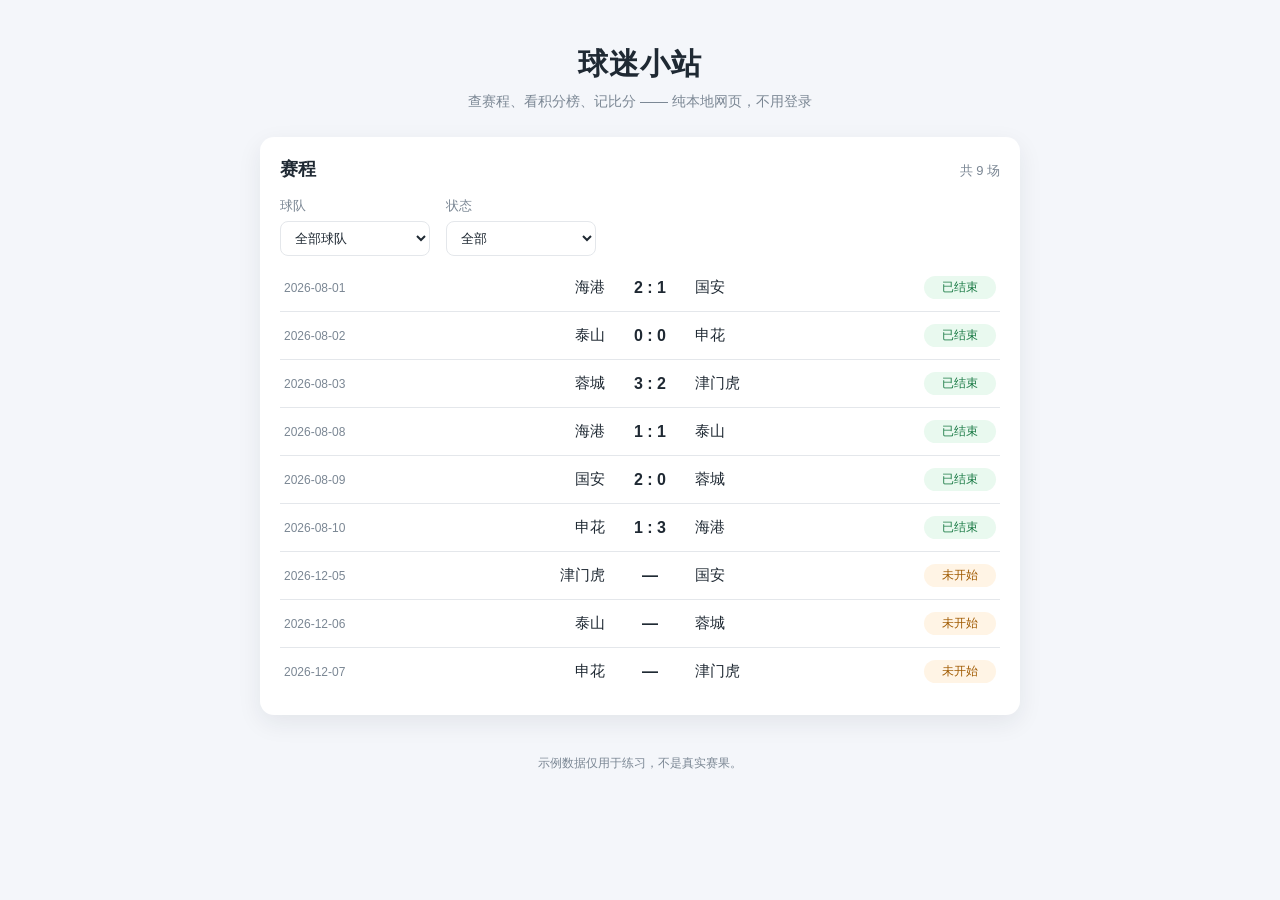
==== index.html @ 291db113 "feat(v0.1): 赛程列表与筛选" ====
<!DOCTYPE html>
<html lang="zh-CN">
<head>
<meta charset="utf-8">
<meta name="viewport" content="width=device-width, initial-scale=1">
<title>球迷小站 · 赛程与积分榜</title>
<link rel="stylesheet" href="styles.css">
</head>
<body>
  <header class="hero">
    <h1>球迷小站</h1>
    <p class="subtitle">查赛程、看积分榜、记比分 —— 纯本地网页，不用登录</p>
  </header>

  <main>
    <section class="panel" aria-labelledby="scheduleTitle">
      <div class="panel-head">
        <h2 id="scheduleTitle">赛程</h2>
        <span id="matchCount" class="count">共 0 场</span>
      </div>

      <div class="toolbar">
        <label for="teamFilter">球队
          <select id="teamFilter">
            <option value="all">全部球队</option>
          </select>
        </label>
        <label for="statusFilter">状态
          <select id="statusFilter">
            <option value="all">全部</option>
            <option value="played">已结束</option>
            <option value="upcoming">未开始</option>
          </select>
        </label>
      </div>

      <ul id="matchList" class="match-list"></ul>
      <p id="emptyHint" class="empty" hidden>没有符合筛选条件的比赛。</p>
    </section>
  </main>

  <footer class="foot">示例数据仅用于练习，不是真实赛果。</footer>

  <script src="app.js"></script>
</body>
</html>
---- styles.css ----
:root {
  --ink: #1f2933;
  --muted: #7b8794;
  --line: #e4e7eb;
  --brand: #2563eb;
  --bg: #f4f6fa;
}

* { box-sizing: border-box; }

body {
  margin: 0;
  background: var(--bg);
  color: var(--ink);
  font-family: -apple-system, BlinkMacSystemFont, "Segoe UI", "PingFang SC",
               "Hiragino Sans GB", "Microsoft YaHei", sans-serif;
  -webkit-font-smoothing: antialiased;
}

.hero {
  padding: 44px 20px 26px;
  text-align: center;
}

.hero h1 {
  margin: 0 0 8px;
  font-size: 30px;
  letter-spacing: 1px;
}

.subtitle {
  margin: 0;
  color: var(--muted);
  font-size: 14px;
}

main {
  width: min(760px, calc(100% - 32px));
  margin: 0 auto 40px;
}

.panel {
  background: #fff;
  border-radius: 14px;
  box-shadow: 0 8px 24px rgba(31, 41, 51, .08);
  padding: 20px;
}

.panel-head {
  display: flex;
  align-items: baseline;
  justify-content: space-between;
}

.panel-head h2 {
  margin: 0;
  font-size: 18px;
}

.count {
  color: var(--muted);
  font-size: 13px;
}

.toolbar {
  display: flex;
  gap: 16px;
  flex-wrap: wrap;
  margin: 16px 0 8px;
}

.toolbar label {
  display: flex;
  flex-direction: column;
  gap: 6px;
  font-size: 13px;
  color: var(--muted);
}

select {
  min-width: 150px;
  padding: 8px 10px;
  font: inherit;
  color: var(--ink);
  background: #fff;
  border: 1px solid var(--line);
  border-radius: 8px;
}

select:focus-visible {
  outline: 3px solid #93c5fd;
  outline-offset: 1px;
}

.match-list {
  list-style: none;
  margin: 0;
  padding: 0;
}

.match {
  display: grid;
  grid-template-columns: 92px 1fr 70px 1fr 72px;
  align-items: center;
  gap: 10px;
  padding: 12px 4px;
  border-top: 1px solid var(--line);
}

.match:first-child { border-top: 0; }

.date {
  color: var(--muted);
  font-size: 12px;
  font-variant-numeric: tabular-nums;
}

.team {
  font-size: 15px;
}

.home { text-align: right; }
.away { text-align: left; }

.score {
  text-align: center;
  font-weight: 600;
  font-variant-numeric: tabular-nums;
}

.badge {
  padding: 3px 8px;
  border-radius: 999px;
  font-size: 12px;
  text-align: center;
  white-space: nowrap;
}

.done { background: #e9f9ef; color: #1a7a45; }
.soon { background: #fff4e5; color: #a05a00; }

.empty {
  margin: 0;
  padding: 28px 0;
  text-align: center;
  color: var(--muted);
  font-size: 14px;
}

.foot {
  padding: 0 0 32px;
  text-align: center;
  color: var(--muted);
  font-size: 12px;
}

@media (max-width: 560px) {
  .match { grid-template-columns: 76px 1fr 58px 1fr; }
  .badge { display: none; }
}
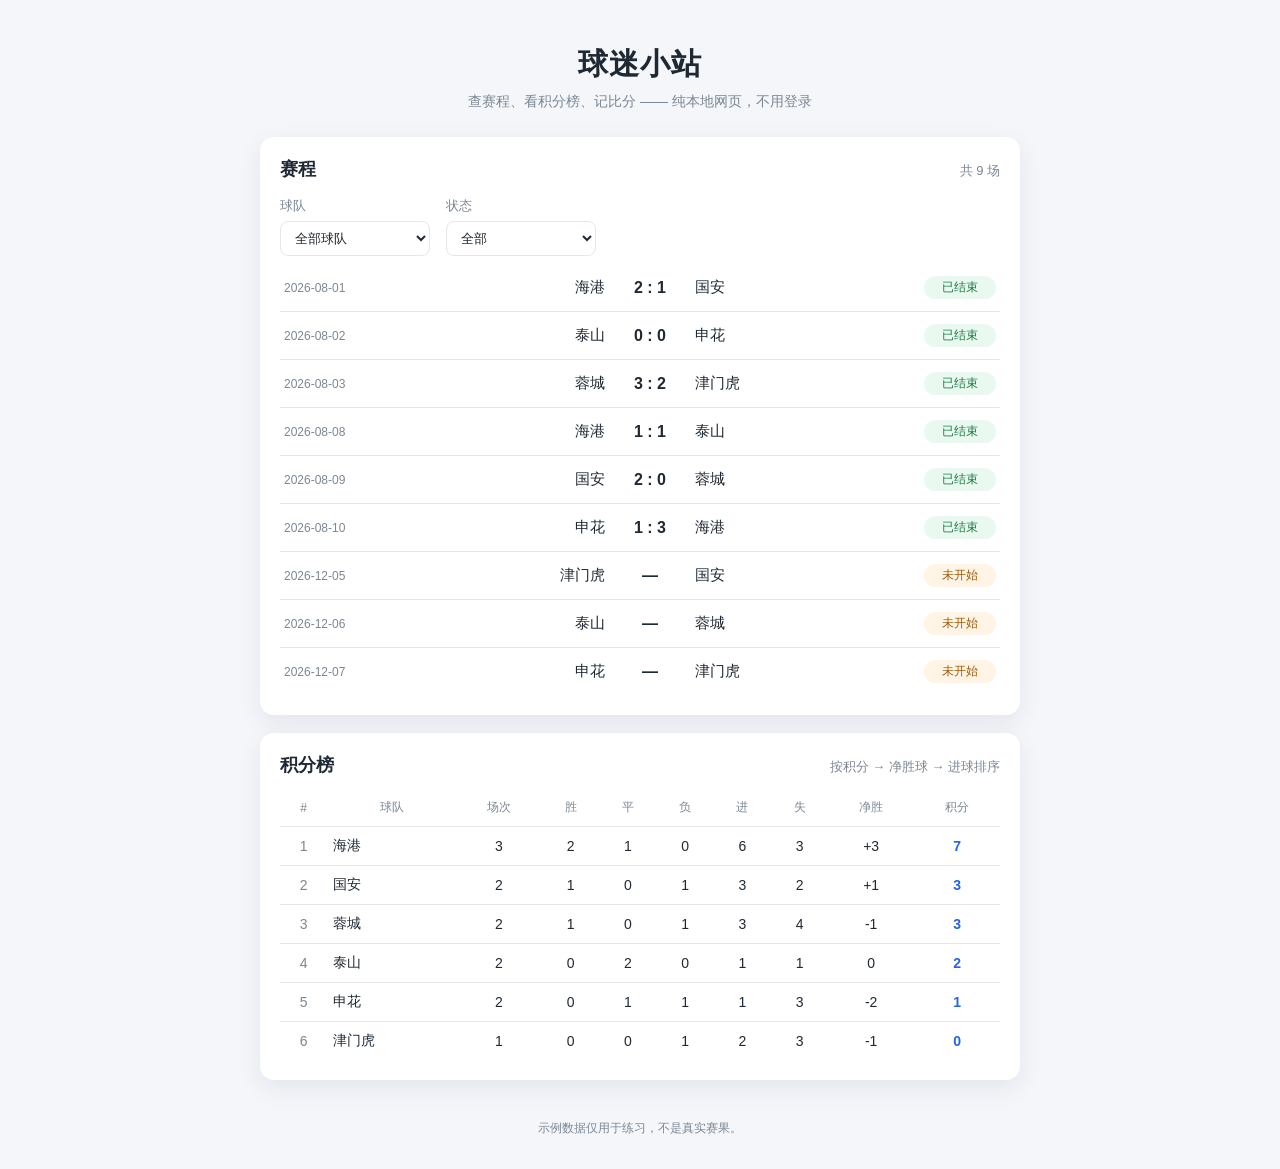
==== commit d40e3300: "feat(v0.2): 积分榜自动计算" ====
--- a/index.html
+++ b/index.html
@@ -37,6 +37,30 @@
       <ul id="matchList" class="match-list"></ul>
       <p id="emptyHint" class="empty" hidden>没有符合筛选条件的比赛。</p>
     </section>
+
+    <section class="panel" aria-labelledby="standingsTitle">
+      <div class="panel-head">
+        <h2 id="standingsTitle">积分榜</h2>
+        <span class="count">按积分 → 净胜球 → 进球排序</span>
+      </div>
+      <table class="standings">
+        <thead>
+          <tr>
+            <th scope="col">#</th>
+            <th scope="col">球队</th>
+            <th scope="col">场次</th>
+            <th scope="col">胜</th>
+            <th scope="col">平</th>
+            <th scope="col">负</th>
+            <th scope="col">进</th>
+            <th scope="col">失</th>
+            <th scope="col">净胜</th>
+            <th scope="col">积分</th>
+          </tr>
+        </thead>
+        <tbody id="standingsBody"></tbody>
+      </table>
+    </section>
   </main>
 
   <footer class="foot">示例数据仅用于练习，不是真实赛果。</footer>
--- a/styles.css
+++ b/styles.css
@@ -154,6 +154,48 @@
   font-size: 12px;
 }
 
+.panel + .panel { margin-top: 18px; }
+
+.standings {
+  width: 100%;
+  border-collapse: collapse;
+  margin-top: 12px;
+  font-size: 14px;
+}
+
+.standings th,
+.standings td {
+  padding: 10px 6px;
+  text-align: center;
+  border-top: 1px solid var(--line);
+  font-variant-numeric: tabular-nums;
+}
+
+.standings thead th {
+  border-top: 0;
+  color: var(--muted);
+  font-size: 12px;
+  font-weight: 500;
+}
+
+.standings td.team-name {
+  text-align: left;
+  font-weight: 500;
+}
+
+.standings td.rank { color: var(--muted); }
+
+.standings td.pts {
+  color: var(--brand);
+  font-weight: 600;
+}
+
+@media (max-width: 560px) {
+  .standings { font-size: 12px; }
+  .standings th,
+  .standings td { padding: 8px 3px; }
+}
+
 @media (max-width: 560px) {
   .match { grid-template-columns: 76px 1fr 58px 1fr; }
   .badge { display: none; }
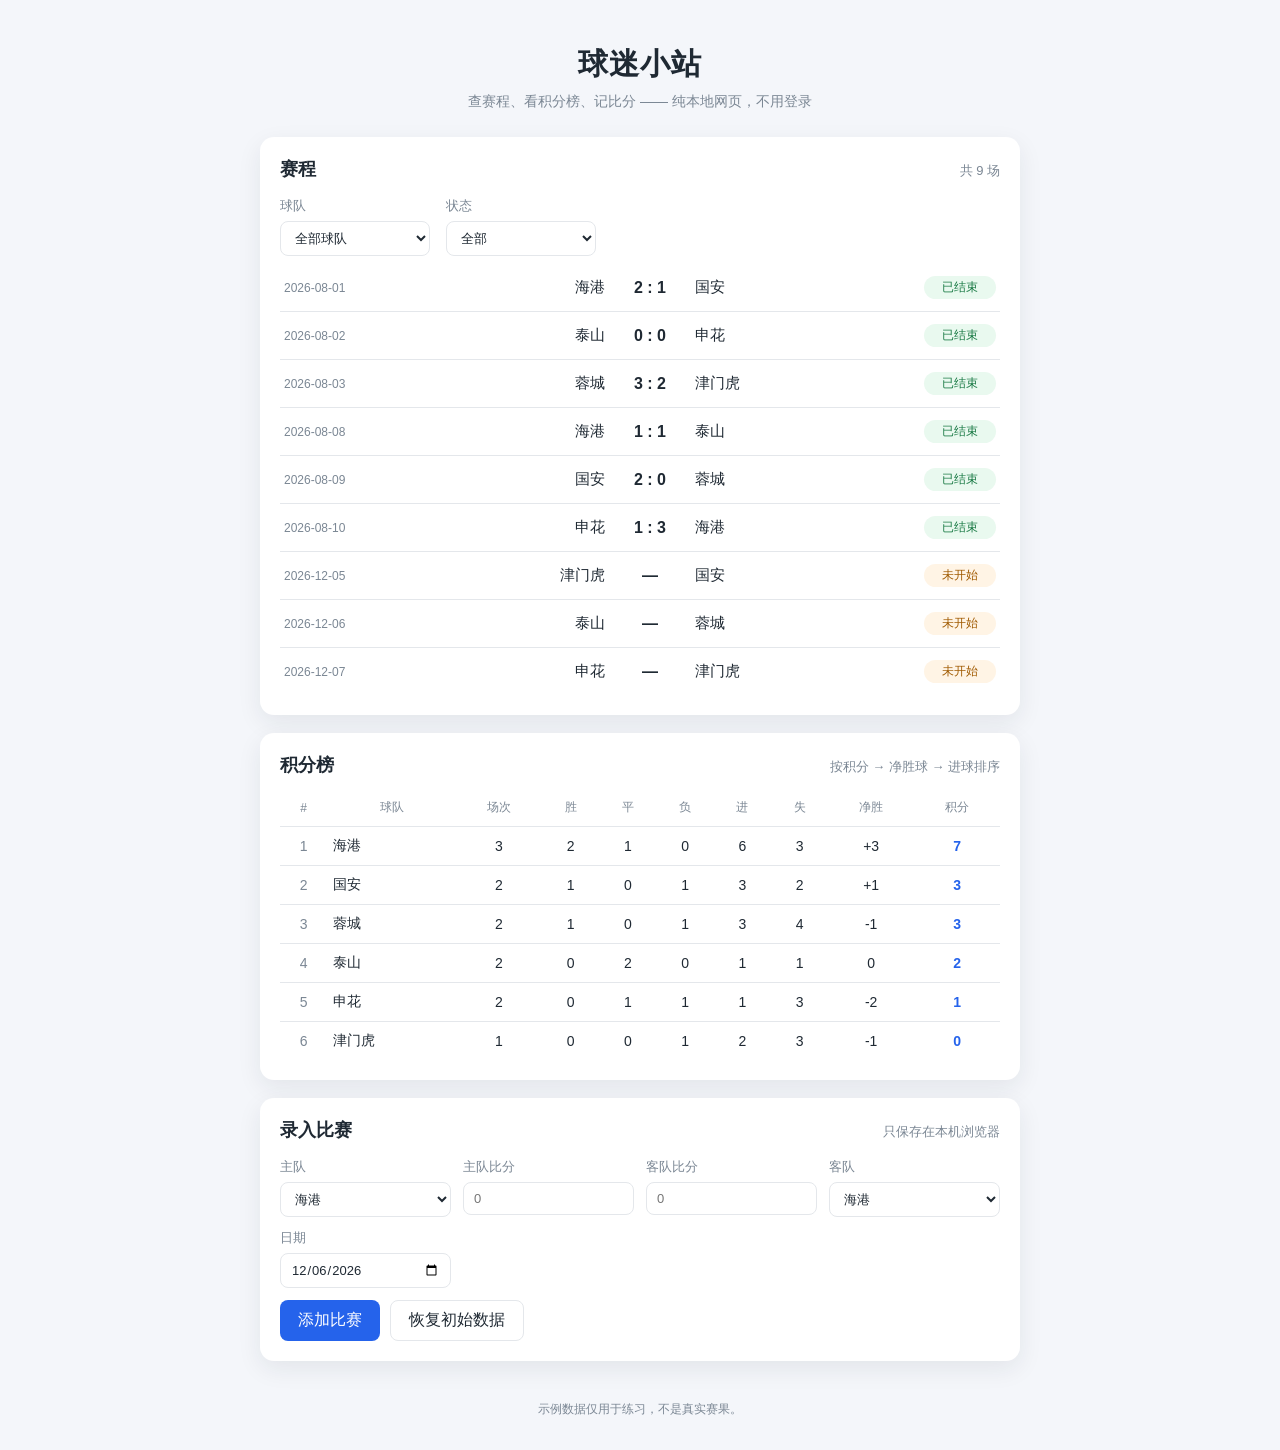
==== commit 6ee00977: "feat(v0.3): 录入比赛、localStorage 持久化与重置" ====
--- a/index.html
+++ b/index.html
@@ -61,6 +61,37 @@
         <tbody id="standingsBody"></tbody>
       </table>
     </section>
+
+    <section class="panel" aria-labelledby="entryTitle">
+      <div class="panel-head">
+        <h2 id="entryTitle">录入比赛</h2>
+        <span class="count">只保存在本机浏览器</span>
+      </div>
+
+      <form id="matchForm" class="entry-form" novalidate>
+        <label for="homeTeam">主队
+          <select id="homeTeam"></select>
+        </label>
+        <label for="homeScore">主队比分
+          <input id="homeScore" type="number" min="0" max="99" step="1" inputmode="numeric" placeholder="0">
+        </label>
+        <label for="awayScore">客队比分
+          <input id="awayScore" type="number" min="0" max="99" step="1" inputmode="numeric" placeholder="0">
+        </label>
+        <label for="awayTeam">客队
+          <select id="awayTeam"></select>
+        </label>
+        <label for="matchDate">日期
+          <input id="matchDate" type="date">
+        </label>
+        <div class="form-actions">
+          <button type="submit" class="primary">添加比赛</button>
+          <button type="button" id="resetBtn" class="ghost">恢复初始数据</button>
+        </div>
+      </form>
+
+      <p id="formMessage" class="form-msg" role="alert" hidden></p>
+    </section>
   </main>
 
   <footer class="foot">示例数据仅用于练习，不是真实赛果。</footer>
--- a/styles.css
+++ b/styles.css
@@ -154,6 +154,81 @@
   font-size: 12px;
 }
 
+.entry-form {
+  display: grid;
+  grid-template-columns: repeat(4, 1fr);
+  gap: 12px;
+  margin-top: 16px;
+}
+
+.entry-form label {
+  display: flex;
+  flex-direction: column;
+  gap: 6px;
+  font-size: 13px;
+  color: var(--muted);
+}
+
+.entry-form input {
+  width: 100%;
+  padding: 8px 10px;
+  font: inherit;
+  color: var(--ink);
+  background: #fff;
+  border: 1px solid var(--line);
+  border-radius: 8px;
+}
+
+.entry-form input:focus-visible {
+  outline: 3px solid #93c5fd;
+  outline-offset: 1px;
+}
+
+.form-actions {
+  grid-column: 1 / -1;
+  display: flex;
+  gap: 10px;
+  flex-wrap: wrap;
+}
+
+button.primary,
+button.ghost {
+  padding: 9px 18px;
+  font: inherit;
+  border-radius: 8px;
+  cursor: pointer;
+}
+
+button.primary {
+  color: #fff;
+  background: var(--brand);
+  border: 0;
+}
+
+button.primary:hover { background: #1d4ed8; }
+
+button.ghost {
+  color: var(--ink);
+  background: #fff;
+  border: 1px solid var(--line);
+}
+
+button.ghost:hover { background: #f1f5f9; }
+
+.form-msg {
+  margin: 12px 0 0;
+  padding: 10px 12px;
+  border-radius: 8px;
+  font-size: 13px;
+}
+
+.form-msg.ok { background: #e9f9ef; color: #1a7a45; }
+.form-msg.error { background: #fdecea; color: #b42318; }
+
+@media (max-width: 640px) {
+  .entry-form { grid-template-columns: repeat(2, 1fr); }
+}
+
 .panel + .panel { margin-top: 18px; }
 
 .standings {
